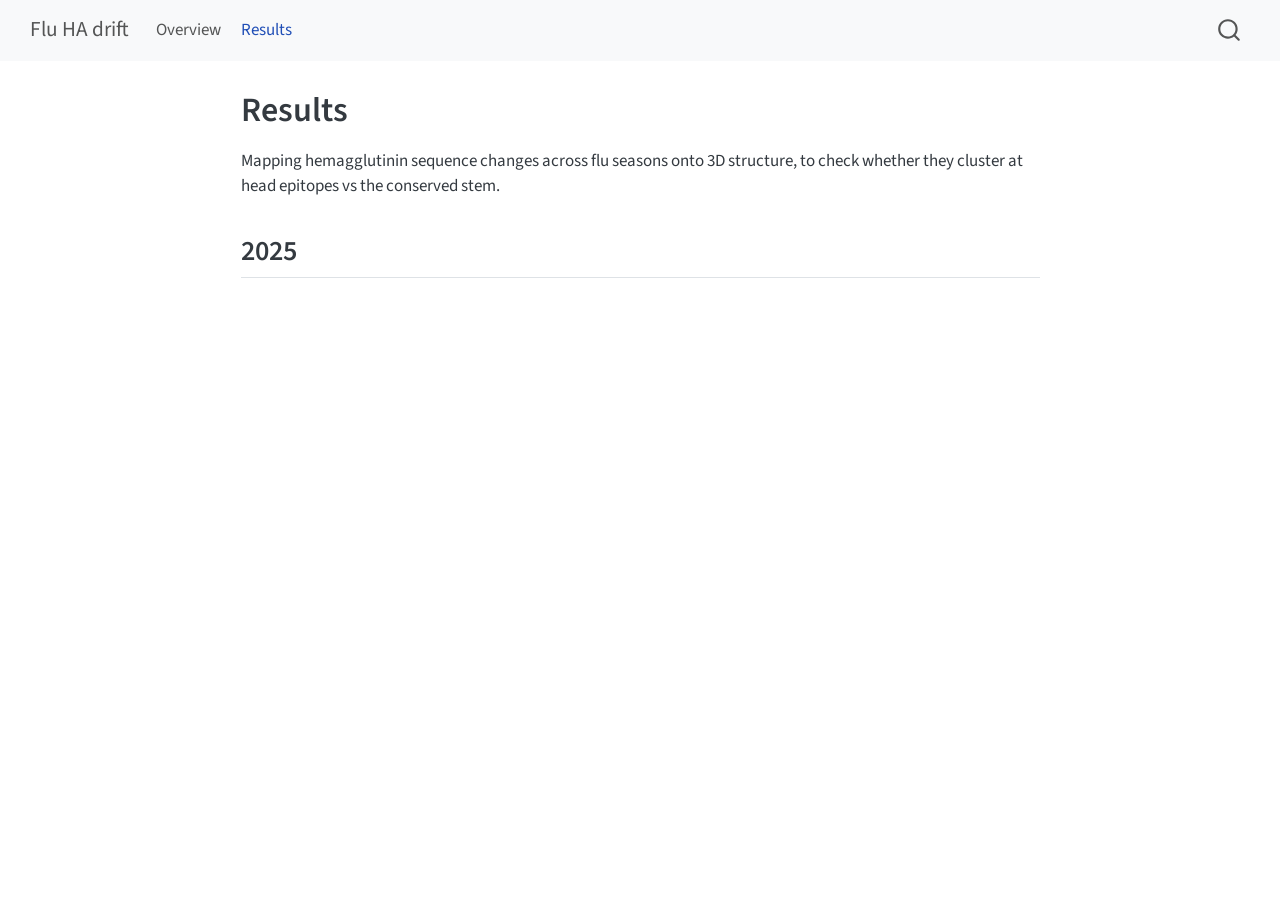
==== index.html @ 2395d94e "Built site for gh-pages" ====
<!DOCTYPE html>
<html xmlns="http://www.w3.org/1999/xhtml" lang="en" xml:lang="en"><head>

<meta charset="utf-8">
<meta name="generator" content="quarto-1.10.20">

<meta name="viewport" content="width=device-width, initial-scale=1.0, user-scalable=yes">


<title>Results – Flu HA drift</title>
<style>
/* Default styles provided by pandoc.
** See https://pandoc.org/MANUAL.html#variables-for-html for config info.
*/
span.smallcaps{font-variant: small-caps;}
div.columns{display: flex; gap: 1.5em;}
div.column{flex: auto;}
@media screen {
div.columns{gap: min(4vw, 1.5em);}
div.column{overflow-x: auto;}
}
div.hanging-indent{margin-left: 1.5em; text-indent: -1.5em;}
ul.task-list{list-style: none;}
ul.task-list li input[type="checkbox"] {
  width: 0.8em;
  margin: 0 0.8em 0.2em -1em; /* quarto-specific, see https://github.com/quarto-dev/quarto-cli/issues/4556 */ 
  vertical-align: middle;
}
</style>


<script src="site_libs/quarto-nav/quarto-nav.js"></script>
<script src="site_libs/quarto-nav/headroom.min.js"></script>
<script src="site_libs/clipboard/clipboard.min.js"></script>
<script src="site_libs/quarto-search/autocomplete.umd.js"></script>
<script src="site_libs/quarto-search/fuse.min.js"></script>
<script src="site_libs/quarto-search/quarto-search.js"></script>
<meta name="quarto:offset" content="./">
<script src="site_libs/quarto-html/quarto.js" type="module"></script>
<script src="site_libs/quarto-html/tabsets/tabsets.js" type="module"></script>
<script src="site_libs/quarto-html/popper.min.js"></script>
<script src="site_libs/quarto-html/tippy.umd.min.js"></script>
<script src="site_libs/quarto-html/anchor.min.js"></script>
<link href="site_libs/quarto-html/tippy.css" rel="stylesheet">
<link href="site_libs/quarto-html/quarto-syntax-highlighting-17888a1159294d3eb470f19f6f52f5a5.css" rel="stylesheet" id="quarto-text-highlighting-styles">
<script src="site_libs/bootstrap/bootstrap.min.js"></script>
<link href="site_libs/bootstrap/bootstrap-icons.css" rel="stylesheet">
<link href="site_libs/bootstrap/bootstrap-6a0bd39cf856e39ca82eb120489b7a0f.min.css" rel="stylesheet" append-hash="true" id="quarto-bootstrap" data-mode="light">
<script id="quarto-search-options" type="application/json">{
  "location": "navbar",
  "copy-button": false,
  "collapse-after": 3,
  "panel-placement": "end",
  "type": "overlay",
  "limit": 50,
  "keyboard-shortcut": [
    "f",
    "/",
    "s"
  ],
  "show-item-context": false,
  "language": {
    "search-no-results-text": "No results",
    "search-matching-documents-text": "matching documents",
    "search-copy-link-title": "Copy link to search",
    "search-hide-matches-text": "Hide additional matches",
    "search-more-match-text": "more match in this document",
    "search-more-matches-text": "more matches in this document",
    "search-clear-button-title": "Clear",
    "search-text-placeholder": "",
    "search-detached-cancel-button-title": "Cancel",
    "search-submit-button-title": "Submit",
    "search-label": "Search"
  }
}</script>


</head>

<body class="nav-fixed fullcontent quarto-light">

<div id="quarto-search-results"></div>
  <header id="quarto-header" class="headroom fixed-top">
    <nav class="navbar navbar-expand-lg " data-bs-theme="dark">
      <div class="navbar-container container-fluid">
      <div class="navbar-brand-container mx-auto">
    <a class="navbar-brand" href="./index.html">
    <span class="navbar-title">Flu HA drift</span>
    </a>
  </div>
            <div id="quarto-search" class="" title="Search"></div>
          <button class="navbar-toggler" type="button" data-bs-toggle="collapse" data-bs-target="#navbarCollapse" aria-controls="navbarCollapse" role="menu" aria-expanded="false" aria-label="Toggle navigation" onclick="if (window.quartoToggleHeadroom) { window.quartoToggleHeadroom(); }">
  <span class="navbar-toggler-icon"></span>
</button>
          <div class="collapse navbar-collapse" id="navbarCollapse">
            <ul class="navbar-nav navbar-nav-scroll me-auto">
  <li class="nav-item">
    <a class="nav-link" href="./project-overview.html"> 
<span class="menu-text">Overview</span></a>
  </li>  
  <li class="nav-item">
    <a class="nav-link active" href="./index.html" aria-current="page"> 
<span class="menu-text">Results</span></a>
  </li>  
</ul>
          </div> <!-- /navcollapse -->
            <div class="quarto-navbar-tools">
</div>
      </div> <!-- /container-fluid -->
    </nav>
</header>
<!-- content -->
<div id="quarto-content" class="quarto-container page-columns page-rows-contents page-layout-article page-navbar">
<!-- sidebar -->
<!-- margin-sidebar -->
    
<!-- main -->
<main class="content" id="quarto-document-content">

<header id="title-block-header" class="quarto-title-block default">
<div class="quarto-title">
<h1 class="title">Results</h1>
</div>



<div class="quarto-title-meta">

    
  
    
  </div>
  


</header>


<p>Mapping hemagglutinin sequence changes across flu seasons onto 3D structure, to check whether they cluster at head epitopes vs the conserved stem.</p>
<section id="section" class="level2">
<h2 class="anchored" data-anchor-id="section">2025</h2>


</section>

</main> <!-- /main -->
<script id="quarto-html-after-body" type="application/javascript">
  window.document.addEventListener("DOMContentLoaded", function (event) {
    const icon = "";
    const anchorJS = new window.AnchorJS();
    anchorJS.options = {
      placement: 'right',
      icon: icon
    };
    anchorJS.add('.anchored');
    const isCodeAnnotation = (el) => {
      for (const clz of el.classList) {
        if (clz.startsWith('code-annotation-')) {                     
          return true;
        }
      }
      return false;
    }
    const onCopySuccess = function(e) {
      // button target
      const button = e.trigger;
      // don't keep focus
      button.blur();
      // flash "checked"
      button.classList.add('code-copy-button-checked');
      var currentTitle = button.getAttribute("title");
      button.setAttribute("title", "Copied!");
      let tooltip;
      if (window.bootstrap) {
        button.setAttribute("data-bs-toggle", "tooltip");
        button.setAttribute("data-bs-placement", "left");
        button.setAttribute("data-bs-title", "Copied!");
        tooltip = new bootstrap.Tooltip(button, 
          { trigger: "manual", 
            customClass: "code-copy-button-tooltip",
            offset: [0, -8]});
        tooltip.show();    
      }
      setTimeout(function() {
        if (tooltip) {
          tooltip.hide();
          button.removeAttribute("data-bs-title");
          button.removeAttribute("data-bs-toggle");
          button.removeAttribute("data-bs-placement");
        }
        button.setAttribute("title", currentTitle);
        button.classList.remove('code-copy-button-checked');
      }, 1000);
      // clear code selection
      e.clearSelection();
    }
    const getTextToCopy = function(trigger) {
      const outerScaffold = trigger.parentElement.cloneNode(true);
      const codeEl = outerScaffold.querySelector('code');
      for (const childEl of codeEl.children) {
        if (isCodeAnnotation(childEl)) {
          childEl.remove();
        }
      }
      return codeEl.innerText;
    }
    const clipboard = new window.ClipboardJS('.code-copy-button:not([data-in-quarto-modal])', {
      text: getTextToCopy
    });
    clipboard.on('success', onCopySuccess);
    if (window.document.getElementById('quarto-embedded-source-code-modal')) {
      const clipboardModal = new window.ClipboardJS('.code-copy-button[data-in-quarto-modal]', {
        text: getTextToCopy,
        container: window.document.getElementById('quarto-embedded-source-code-modal')
      });
      clipboardModal.on('success', onCopySuccess);
    }
      var localhostRegex = new RegExp(/^(?:http|https):\/\/localhost\:?[0-9]*\//);
      var mailtoRegex = new RegExp(/^mailto:/);
        var filterRegex = new RegExp("https:\/\/jicrbuh\.github\.io\/flu-project\/");
      var isInternal = (href) => {
          return filterRegex.test(href) || localhostRegex.test(href) || mailtoRegex.test(href);
      }
      // Inspect non-navigation links and adorn them if external
     var links = window.document.querySelectorAll('a[href]:not(.nav-link):not(.navbar-brand):not(.toc-action):not(.sidebar-link):not(.sidebar-item-toggle):not(.pagination-link):not(.no-external):not([aria-hidden]):not(.dropdown-item):not(.quarto-navigation-tool):not(.about-link)');
      for (var i=0; i<links.length; i++) {
        const link = links[i];
        if (!isInternal(link.href)) {
          // undo the damage that might have been done by quarto-nav.js in the case of
          // links that we want to consider external
          if (link.dataset.originalHref !== undefined) {
            link.href = link.dataset.originalHref;
          }
        }
      }
    function tippyHover(el, contentFn, onTriggerFn, onUntriggerFn) {
      const config = {
        allowHTML: true,
        maxWidth: 500,
        delay: 100,
        arrow: false,
        appendTo: function(el) {
            return el.parentElement;
        },
        interactive: true,
        interactiveBorder: 10,
        theme: 'quarto',
        placement: 'bottom-start',
      };
      if (contentFn) {
        config.content = contentFn;
      }
      if (onTriggerFn) {
        config.onTrigger = onTriggerFn;
      }
      if (onUntriggerFn) {
        config.onUntrigger = onUntriggerFn;
      }
      window.tippy(el, config); 
    }
    const noterefs = window.document.querySelectorAll('a[role="doc-noteref"]');
    for (var i=0; i<noterefs.length; i++) {
      const ref = noterefs[i];
      tippyHover(ref, function() {
        // use id or data attribute instead here
        let href = ref.getAttribute('data-footnote-href') || ref.getAttribute('href');
        try { href = new URL(href).hash; } catch {}
        const id = href.replace(/^#\/?/, "");
        const note = window.document.getElementById(id);
        if (note) {
          return note.innerHTML;
        } else {
          return "";
        }
      });
    }
    const xrefs = window.document.querySelectorAll('a.quarto-xref');
    const processXRef = (id, note) => {
      // Strip column container classes
      const stripColumnClz = (el) => {
        el.classList.remove("page-full", "page-columns");
        if (el.children) {
          for (const child of el.children) {
            stripColumnClz(child);
          }
        }
      }
      stripColumnClz(note)
      if (id === null || id.startsWith('sec-')) {
        // Special case sections, only their first couple elements
        const container = document.createElement("div");
        if (note.children && note.children.length > 2) {
          container.appendChild(note.children[0].cloneNode(true));
          for (let i = 1; i < note.children.length; i++) {
            const child = note.children[i];
            if (child.tagName === "P" && child.innerText === "") {
              continue;
            } else {
              container.appendChild(child.cloneNode(true));
              break;
            }
          }
          if (window.Quarto?.typesetMath) {
            window.Quarto.typesetMath(container);
          }
          return container.innerHTML
        } else {
          if (window.Quarto?.typesetMath) {
            window.Quarto.typesetMath(note);
          }
          return note.innerHTML;
        }
      } else {
        // Remove any anchor links if they are present
        const anchorLink = note.querySelector('a.anchorjs-link');
        if (anchorLink) {
          anchorLink.remove();
        }
        if (window.Quarto?.typesetMath) {
          window.Quarto.typesetMath(note);
        }
        if (note.classList.contains("callout")) {
          return note.outerHTML;
        } else {
          return note.innerHTML;
        }
      }
    }
    for (var i=0; i<xrefs.length; i++) {
      const xref = xrefs[i];
      tippyHover(xref, undefined, function(instance) {
        instance.disable();
        let url = xref.getAttribute('href');
        let hash = undefined; 
        if (url.startsWith('#')) {
          hash = url;
        } else {
          try { hash = new URL(url).hash; } catch {}
        }
        if (hash) {
          const id = hash.replace(/^#\/?/, "");
          const note = window.document.getElementById(id);
          if (note !== null) {
            try {
              const html = processXRef(id, note.cloneNode(true));
              instance.setContent(html);
            } finally {
              instance.enable();
              instance.show();
            }
          } else {
            // See if we can fetch this
            fetch(url.split('#')[0])
            .then(res => res.text())
            .then(html => {
              const parser = new DOMParser();
              const htmlDoc = parser.parseFromString(html, "text/html");
              const note = htmlDoc.getElementById(id);
              if (note !== null) {
                const html = processXRef(id, note);
                instance.setContent(html);
              } 
            }).finally(() => {
              instance.enable();
              instance.show();
            });
          }
        } else {
          // See if we can fetch a full url (with no hash to target)
          // This is a special case and we should probably do some content thinning / targeting
          fetch(url)
          .then(res => res.text())
          .then(html => {
            const parser = new DOMParser();
            const htmlDoc = parser.parseFromString(html, "text/html");
            const note = htmlDoc.querySelector('main.content');
            if (note !== null) {
              // This should only happen for chapter cross references
              // (since there is no id in the URL)
              // remove the first header
              if (note.children.length > 0 && note.children[0].tagName === "HEADER") {
                note.children[0].remove();
              }
              const html = processXRef(null, note);
              instance.setContent(html);
            } 
          }).finally(() => {
            instance.enable();
            instance.show();
          });
        }
      }, function(instance) {
      });
    }
        let selectedAnnoteEl;
        const selectorForAnnotation = ( cell, annotation) => {
          let cellAttr = 'data-code-cell="' + cell + '"';
          let lineAttr = 'data-code-annotation="' +  annotation + '"';
          const selector = 'span[' + cellAttr + '][' + lineAttr + ']';
          return selector;
        }
        const selectCodeLines = (annoteEl) => {
          const doc = window.document;
          const targetCell = annoteEl.getAttribute("data-target-cell");
          const targetAnnotation = annoteEl.getAttribute("data-target-annotation");
          const annoteSpan = window.document.querySelector(selectorForAnnotation(targetCell, targetAnnotation));
          const lines = annoteSpan.getAttribute("data-code-lines").split(",");
          const lineIds = lines.map((line) => {
            return targetCell + "-" + line;
          })
          let top = null;
          let height = null;
          let parent = null;
          if (lineIds.length > 0) {
              //compute the position of the single el (top and bottom and make a div)
              const el = window.document.getElementById(lineIds[0]);
              top = el.offsetTop;
              height = el.offsetHeight;
              parent = el.parentElement.parentElement;
            if (lineIds.length > 1) {
              const lastEl = window.document.getElementById(lineIds[lineIds.length - 1]);
              const bottom = lastEl.offsetTop + lastEl.offsetHeight;
              height = bottom - top;
            }
            if (top !== null && height !== null && parent !== null) {
              // cook up a div (if necessary) and position it 
              let div = window.document.getElementById("code-annotation-line-highlight");
              if (div === null) {
                div = window.document.createElement("div");
                div.setAttribute("id", "code-annotation-line-highlight");
                div.style.position = 'absolute';
                parent.appendChild(div);
              }
              div.style.top = top - 2 + "px";
              div.style.height = height + 4 + "px";
              div.style.left = 0;
              let gutterDiv = window.document.getElementById("code-annotation-line-highlight-gutter");
              if (gutterDiv === null) {
                gutterDiv = window.document.createElement("div");
                gutterDiv.setAttribute("id", "code-annotation-line-highlight-gutter");
                gutterDiv.style.position = 'absolute';
                const codeCell = window.document.getElementById(targetCell);
                const gutter = codeCell.querySelector('.code-annotation-gutter');
                gutter.appendChild(gutterDiv);
              }
              gutterDiv.style.top = top - 2 + "px";
              gutterDiv.style.height = height + 4 + "px";
            }
            selectedAnnoteEl = annoteEl;
          }
        };
        const unselectCodeLines = () => {
          const elementsIds = ["code-annotation-line-highlight", "code-annotation-line-highlight-gutter"];
          elementsIds.forEach((elId) => {
            const div = window.document.getElementById(elId);
            if (div) {
              div.remove();
            }
          });
          selectedAnnoteEl = undefined;
        };
          // Handle positioning of the toggle
      window.addEventListener(
        "resize",
        throttle(() => {
          elRect = undefined;
          if (selectedAnnoteEl) {
            selectCodeLines(selectedAnnoteEl);
          }
        }, 10)
      );
      function throttle(fn, ms) {
      let throttle = false;
      let timer;
        return (...args) => {
          if(!throttle) { // first call gets through
              fn.apply(this, args);
              throttle = true;
          } else { // all the others get throttled
              if(timer) clearTimeout(timer); // cancel #2
              timer = setTimeout(() => {
                fn.apply(this, args);
                timer = throttle = false;
              }, ms);
          }
        };
      }
        // Attach click handler to the DT
        const annoteDls = window.document.querySelectorAll('dt[data-target-cell]');
        for (const annoteDlNode of annoteDls) {
          annoteDlNode.addEventListener('click', (event) => {
            const clickedEl = event.target;
            if (clickedEl !== selectedAnnoteEl) {
              unselectCodeLines();
              const activeEl = window.document.querySelector('dt[data-target-cell].code-annotation-active');
              if (activeEl) {
                activeEl.classList.remove('code-annotation-active');
              }
              selectCodeLines(clickedEl);
              clickedEl.classList.add('code-annotation-active');
            } else {
              // Unselect the line
              unselectCodeLines();
              clickedEl.classList.remove('code-annotation-active');
            }
          });
        }
    const findCites = (el) => {
      const parentEl = el.parentElement;
      if (parentEl) {
        const cites = parentEl.dataset.cites;
        if (cites) {
          return {
            el,
            cites: cites.split(' ')
          };
        } else {
          return findCites(el.parentElement)
        }
      } else {
        return undefined;
      }
    };
    var bibliorefs = window.document.querySelectorAll('a[role="doc-biblioref"]');
    for (var i=0; i<bibliorefs.length; i++) {
      const ref = bibliorefs[i];
      const citeInfo = findCites(ref);
      if (citeInfo) {
        tippyHover(citeInfo.el, function() {
          var popup = window.document.createElement('div');
          citeInfo.cites.forEach(function(cite) {
            var citeDiv = window.document.createElement('div');
            citeDiv.classList.add('hanging-indent');
            citeDiv.classList.add('csl-entry');
            var biblioDiv = window.document.getElementById('ref-' + cite);
            if (biblioDiv) {
              citeDiv.innerHTML = biblioDiv.innerHTML;
            }
            popup.appendChild(citeDiv);
          });
          return popup.innerHTML;
        });
      }
    }
  });
  </script>
</div> <!-- /content -->




</body></html>
---- site_libs/quarto-html/tippy.css ----
.tippy-box[data-animation=fade][data-state=hidden]{opacity:0}[data-tippy-root]{max-width:calc(100vw - 10px)}.tippy-box{position:relative;background-color:#333;color:#fff;border-radius:4px;font-size:14px;line-height:1.4;white-space:normal;outline:0;transition-property:transform,visibility,opacity}.tippy-box[data-placement^=top]>.tippy-arrow{bottom:0}.tippy-box[data-placement^=top]>.tippy-arrow:before{bottom:-7px;left:0;border-width:8px 8px 0;border-top-color:initial;transform-origin:center top}.tippy-box[data-placement^=bottom]>.tippy-arrow{top:0}.tippy-box[data-placement^=bottom]>.tippy-arrow:before{top:-7px;left:0;border-width:0 8px 8px;border-bottom-color:initial;transform-origin:center bottom}.tippy-box[data-placement^=left]>.tippy-arrow{right:0}.tippy-box[data-placement^=left]>.tippy-arrow:before{border-width:8px 0 8px 8px;border-left-color:initial;right:-7px;transform-origin:center left}.tippy-box[data-placement^=right]>.tippy-arrow{left:0}.tippy-box[data-placement^=right]>.tippy-arrow:before{left:-7px;border-width:8px 8px 8px 0;border-right-color:initial;transform-origin:center right}.tippy-box[data-inertia][data-state=visible]{transition-timing-function:cubic-bezier(.54,1.5,.38,1.11)}.tippy-arrow{width:16px;height:16px;color:#333}.tippy-arrow:before{content:"";position:absolute;border-color:transparent;border-style:solid}.tippy-content{position:relative;padding:5px 9px;z-index:1}
---- site_libs/quarto-html/quarto-syntax-highlighting-17888a1159294d3eb470f19f6f52f5a5.css ----
/* quarto syntax highlight colors */
:root {
  --quarto-hl-ot-color: #003B4F;
  --quarto-hl-at-color: #657422;
  --quarto-hl-ss-color: #20794D;
  --quarto-hl-an-color: #5E5E5E;
  --quarto-hl-fu-color: #4758AB;
  --quarto-hl-st-color: #20794D;
  --quarto-hl-cf-color: #003B4F;
  --quarto-hl-op-color: #5E5E5E;
  --quarto-hl-er-color: #AD0000;
  --quarto-hl-bn-color: #AD0000;
  --quarto-hl-al-color: #AD0000;
  --quarto-hl-va-color: #111111;
  --quarto-hl-bu-color: inherit;
  --quarto-hl-ex-color: inherit;
  --quarto-hl-pp-color: #AD0000;
  --quarto-hl-in-color: #5E5E5E;
  --quarto-hl-vs-color: #20794D;
  --quarto-hl-wa-color: #5E5E5E;
  --quarto-hl-do-color: #5E5E5E;
  --quarto-hl-im-color: #00769E;
  --quarto-hl-ch-color: #20794D;
  --quarto-hl-dt-color: #AD0000;
  --quarto-hl-fl-color: #AD0000;
  --quarto-hl-co-color: #5E5E5E;
  --quarto-hl-cv-color: #5E5E5E;
  --quarto-hl-cn-color: #8f5902;
  --quarto-hl-sc-color: #5E5E5E;
  --quarto-hl-dv-color: #AD0000;
  --quarto-hl-kw-color: #003B4F;
}

/* other quarto variables */
:root {
  --quarto-font-monospace: SFMono-Regular, Menlo, Monaco, Consolas, "Liberation Mono", "Courier New", monospace;
}

/* syntax highlight based on Pandoc's rules */
pre > code.sourceCode > span {
  color: #003B4F;
}

code.sourceCode > span {
  color: #003B4F;
}

div.sourceCode,
div.sourceCode pre.sourceCode {
  color: #003B4F;
}

/* Normal */
code span {
  color: #003B4F;
}

/* Alert */
code span.al {
  color: #AD0000;
  font-style: inherit;
}

/* Annotation */
code span.an {
  color: #5E5E5E;
  font-style: inherit;
}

/* Attribute */
code span.at {
  color: #657422;
  font-style: inherit;
}

/* BaseN */
code span.bn {
  color: #AD0000;
  font-style: inherit;
}

/* BuiltIn */
code span.bu {
  font-style: inherit;
}

/* ControlFlow */
code span.cf {
  color: #003B4F;
  font-weight: bold;
  font-style: inherit;
}

/* Char */
code span.ch {
  color: #20794D;
  font-style: inherit;
}

/* Constant */
code span.cn {
  color: #8f5902;
  font-style: inherit;
}

/* Comment */
code span.co {
  color: #5E5E5E;
  font-style: inherit;
}

/* CommentVar */
code span.cv {
  color: #5E5E5E;
  font-style: italic;
}

/* Documentation */
code span.do {
  color: #5E5E5E;
  font-style: italic;
}

/* DataType */
code span.dt {
  color: #AD0000;
  font-style: inherit;
}

/* DecVal */
code span.dv {
  color: #AD0000;
  font-style: inherit;
}

/* Error */
code span.er {
  color: #AD0000;
  font-style: inherit;
}

/* Extension */
code span.ex {
  font-style: inherit;
}

/* Float */
code span.fl {
  color: #AD0000;
  font-style: inherit;
}

/* Function */
code span.fu {
  color: #4758AB;
  font-style: inherit;
}

/* Import */
code span.im {
  color: #00769E;
  font-style: inherit;
}

/* Information */
code span.in {
  color: #5E5E5E;
  font-style: inherit;
}

/* Keyword */
code span.kw {
  color: #003B4F;
  font-weight: bold;
  font-style: inherit;
}

/* Operator */
code span.op {
  color: #5E5E5E;
  font-style: inherit;
}

/* Other */
code span.ot {
  color: #003B4F;
  font-style: inherit;
}

/* Preprocessor */
code span.pp {
  color: #AD0000;
  font-style: inherit;
}

/* SpecialChar */
code span.sc {
  color: #5E5E5E;
  font-style: inherit;
}

/* SpecialString */
code span.ss {
  color: #20794D;
  font-style: inherit;
}

/* String */
code span.st {
  color: #20794D;
  font-style: inherit;
}

/* Variable */
code span.va {
  color: #111111;
  font-style: inherit;
}

/* VerbatimString */
code span.vs {
  color: #20794D;
  font-style: inherit;
}

/* Warning */
code span.wa {
  color: #5E5E5E;
  font-style: italic;
}

.prevent-inlining {
  content: "</";
}

/*# sourceMappingURL=fadfc755eec066e9e3d699cf819c3e33.css.map */
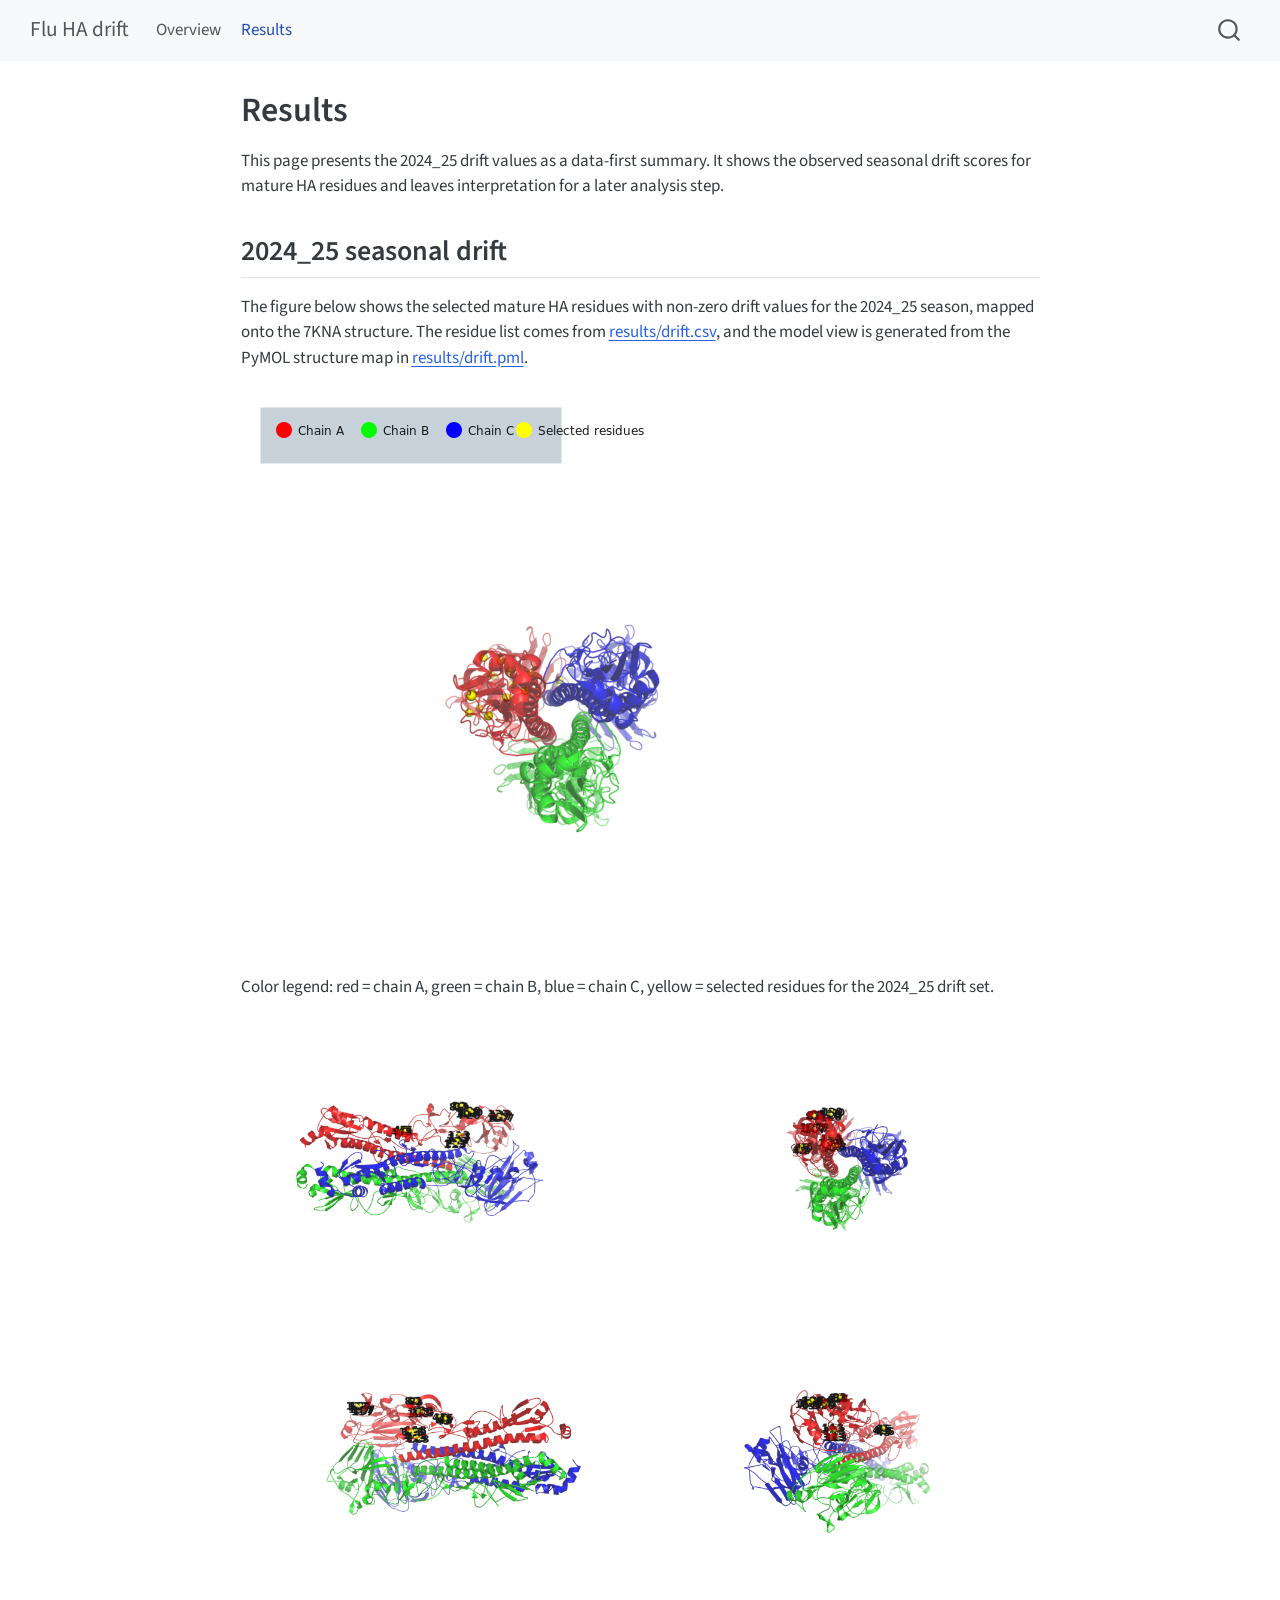
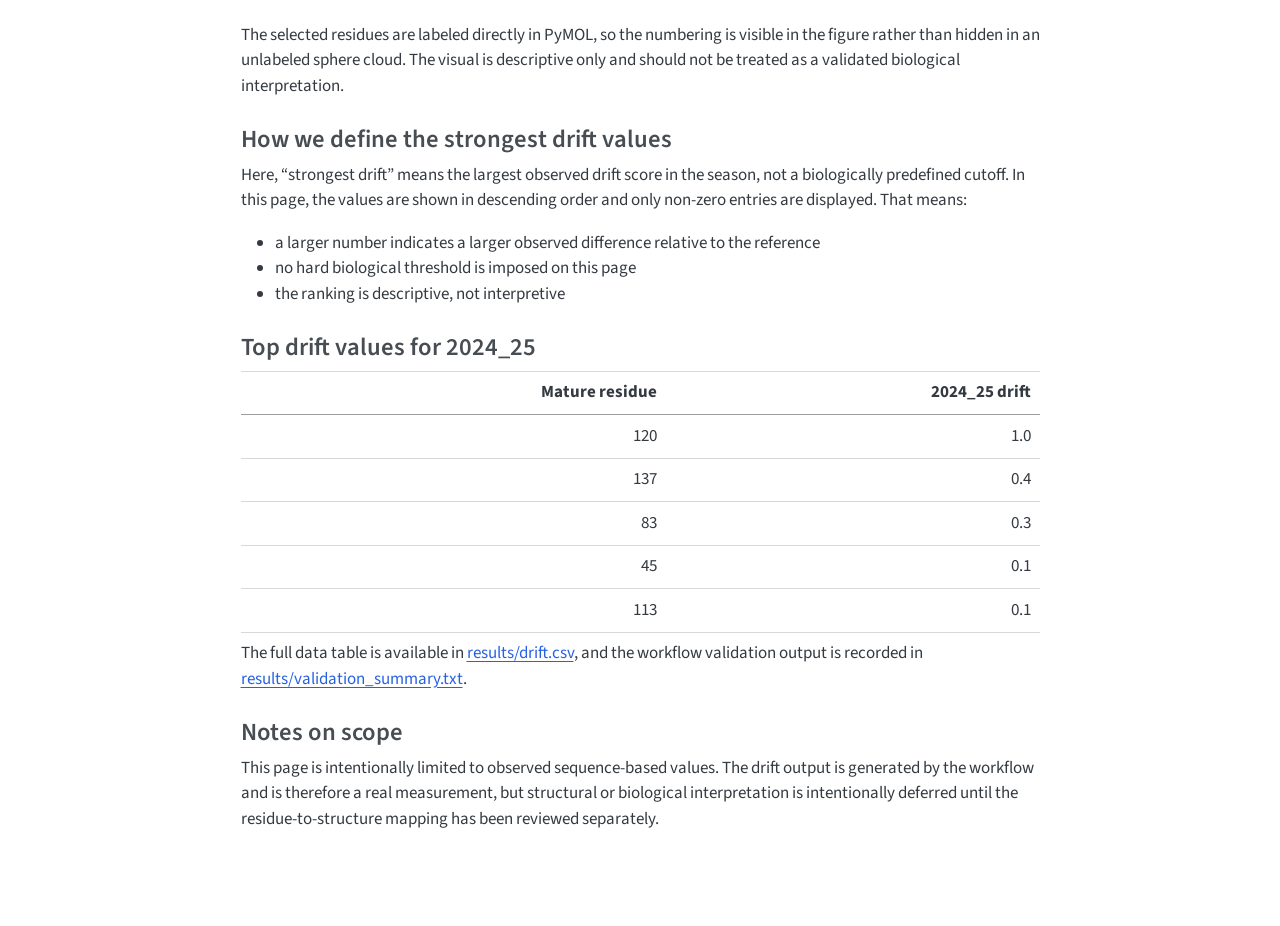
==== commit a7297cd1: "Built site for gh-pages" ====
--- a/index.html
+++ b/index.html
@@ -136,11 +136,80 @@
 </header>
 
 
-<p>Mapping hemagglutinin sequence changes across flu seasons onto 3D structure, to check whether they cluster at head epitopes vs the conserved stem.</p>
-<section id="section" class="level2">
-<h2 class="anchored" data-anchor-id="section">2025</h2>
-
-
+<p>This page presents the 2024_25 drift values as a data-first summary. It shows the observed seasonal drift scores for mature HA residues and leaves interpretation for a later analysis step.</p>
+<section id="seasonal-drift" class="level2">
+<h2 class="anchored" data-anchor-id="seasonal-drift">2024_25 seasonal drift</h2>
+<p>The figure below shows the selected mature HA residues with non-zero drift values for the 2024_25 season, mapped onto the 7KNA structure. The residue list comes from <a href="results/drift.csv">results/drift.csv</a>, and the model view is generated from the PyMOL structure map in <a href="results/drift.pml">results/drift.pml</a>.</p>
+<p><img src="figures/review_chain_variant_legend.png" class="img-fluid"></p>
+<p>Color legend: red = chain A, green = chain B, blue = chain C, yellow = selected residues for the 2024_25 drift set.</p>
+<div class="quarto-layout-panel" data-layout-ncol="2">
+<div class="quarto-layout-row">
+<div class="quarto-layout-cell" style="flex-basis: 50.0%;justify-content: center;">
+<p><img src="figures/2024_25_selected_residues_angle1.png" class="img-fluid"></p>
+</div>
+<div class="quarto-layout-cell" style="flex-basis: 50.0%;justify-content: center;">
+<p><img src="figures/2024_25_selected_residues_angle2.png" class="img-fluid"></p>
+</div>
+</div>
+<div class="quarto-layout-row">
+<div class="quarto-layout-cell" style="flex-basis: 50.0%;justify-content: center;">
+<p><img src="figures/2024_25_selected_residues_angle3.png" class="img-fluid"></p>
+</div>
+<div class="quarto-layout-cell" style="flex-basis: 50.0%;justify-content: center;">
+<p><img src="figures/2024_25_selected_residues_angle4.png" class="img-fluid"></p>
+</div>
+</div>
+</div>
+<p>The selected residues are labeled directly in PyMOL, so the numbering is visible in the figure rather than hidden in an unlabeled sphere cloud. The visual is descriptive only and should not be treated as a validated biological interpretation.</p>
+<section id="how-we-define-the-strongest-drift-values" class="level3">
+<h3 class="anchored" data-anchor-id="how-we-define-the-strongest-drift-values">How we define the strongest drift values</h3>
+<p>Here, “strongest drift” means the largest observed drift score in the season, not a biologically predefined cutoff. In this page, the values are shown in descending order and only non-zero entries are displayed. That means:</p>
+<ul>
+<li>a larger number indicates a larger observed difference relative to the reference</li>
+<li>no hard biological threshold is imposed on this page</li>
+<li>the ranking is descriptive, not interpretive</li>
+</ul>
+</section>
+<section id="top-drift-values-for-2024_25" class="level3">
+<h3 class="anchored" data-anchor-id="top-drift-values-for-2024_25">Top drift values for 2024_25</h3>
+<table class="caption-top table">
+<thead>
+<tr class="header">
+<th style="text-align: right;">Mature residue</th>
+<th style="text-align: right;">2024_25 drift</th>
+</tr>
+</thead>
+<tbody>
+<tr class="odd">
+<td style="text-align: right;">120</td>
+<td style="text-align: right;">1.0</td>
+</tr>
+<tr class="even">
+<td style="text-align: right;">137</td>
+<td style="text-align: right;">0.4</td>
+</tr>
+<tr class="odd">
+<td style="text-align: right;">83</td>
+<td style="text-align: right;">0.3</td>
+</tr>
+<tr class="even">
+<td style="text-align: right;">45</td>
+<td style="text-align: right;">0.1</td>
+</tr>
+<tr class="odd">
+<td style="text-align: right;">113</td>
+<td style="text-align: right;">0.1</td>
+</tr>
+</tbody>
+</table>
+<p>The full data table is available in <a href="results/drift.csv">results/drift.csv</a>, and the workflow validation output is recorded in <a href="results/validation_summary.txt">results/validation_summary.txt</a>.</p>
+</section>
+<section id="notes-on-scope" class="level3">
+<h3 class="anchored" data-anchor-id="notes-on-scope">Notes on scope</h3>
+<p>This page is intentionally limited to observed sequence-based values. The drift output is generated by the workflow and is therefore a real measurement, but structural or biological interpretation is intentionally deferred until the residue-to-structure mapping has been reviewed separately.</p>
+
+
+</section>
 </section>
 
 </main> <!-- /main -->
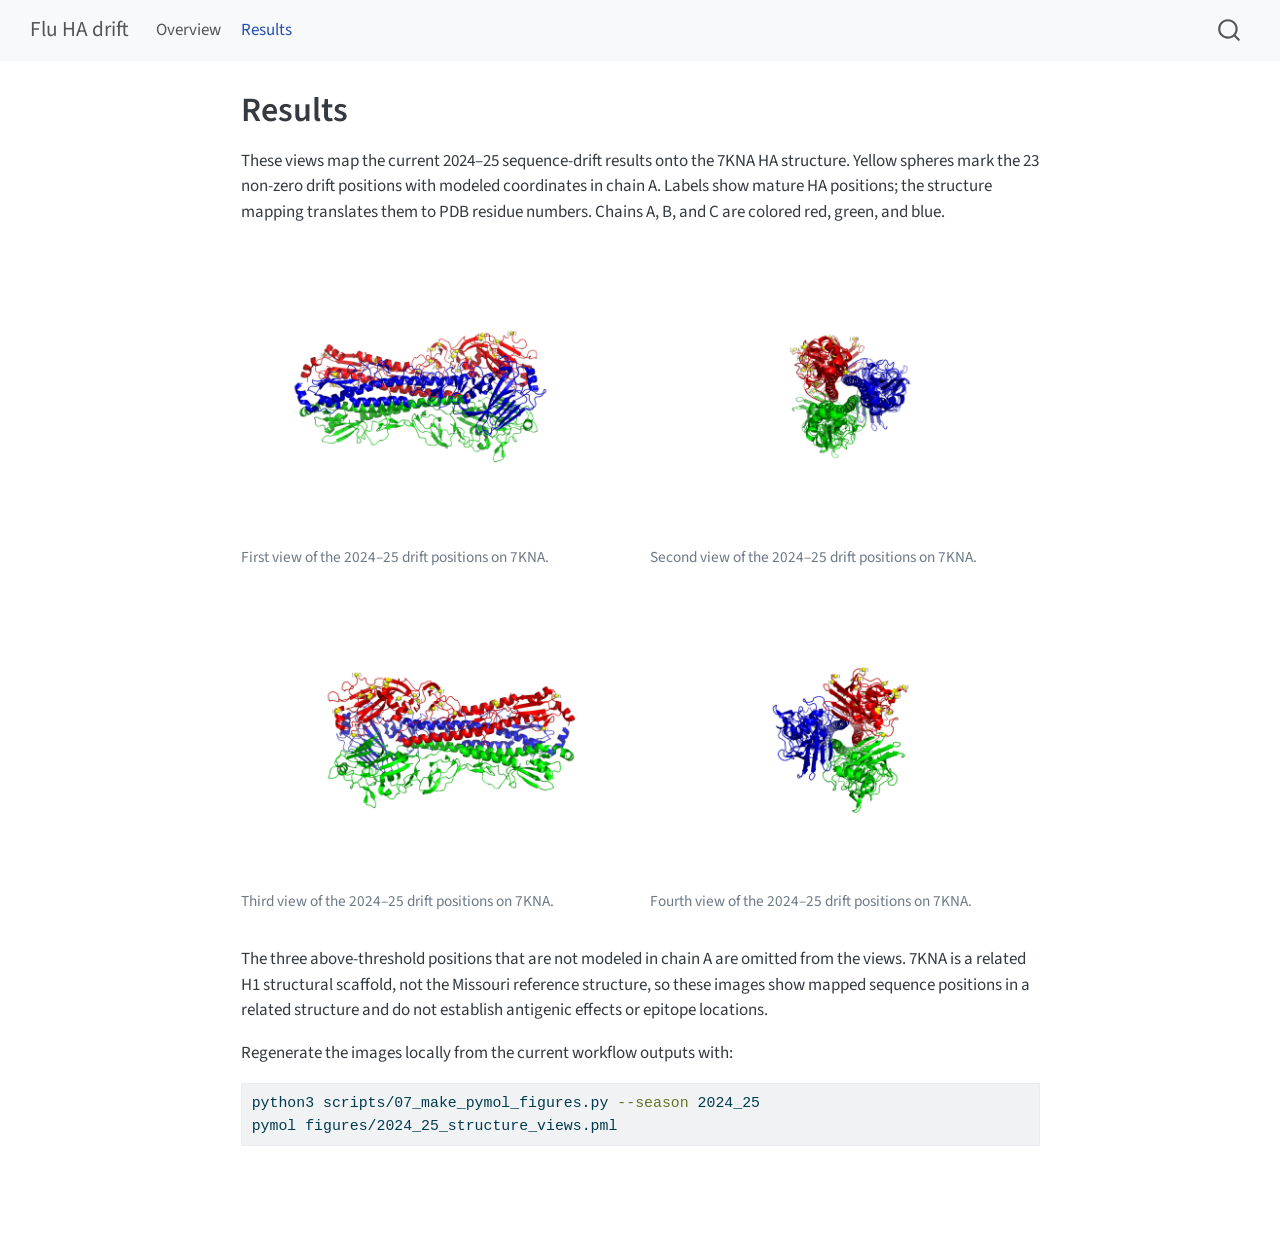
==== commit a513bd3f: "Built site for gh-pages" ====
--- a/index.html
+++ b/index.html
@@ -2,7 +2,7 @@
 <html xmlns="http://www.w3.org/1999/xhtml" lang="en" xml:lang="en"><head>
 
 <meta charset="utf-8">
-<meta name="generator" content="quarto-1.10.20">
+<meta name="generator" content="quarto-1.11.9">
 
 <meta name="viewport" content="width=device-width, initial-scale=1.0, user-scalable=yes">
 
@@ -26,6 +26,41 @@
   margin: 0 0.8em 0.2em -1em; /* quarto-specific, see https://github.com/quarto-dev/quarto-cli/issues/4556 */ 
   vertical-align: middle;
 }
+/* CSS for syntax highlighting */
+html { -webkit-text-size-adjust: 100%; }
+pre > code.sourceCode { white-space: pre; position: relative; }
+pre > code.sourceCode > span { display: inline-block; line-height: 1.25; }
+pre > code.sourceCode > span:empty { height: 1.2em; }
+.sourceCode { overflow: visible; }
+code.sourceCode > span { color: inherit; text-decoration: inherit; }
+div.sourceCode { margin: 1em 0; }
+pre.sourceCode { margin: 0; }
+@media screen {
+div.sourceCode { overflow: auto; }
+}
+@media print {
+pre > code.sourceCode { white-space: pre-wrap; }
+pre > code.sourceCode > span { text-indent: -5em; padding-left: 5em; }
+}
+pre.numberSource code
+  { counter-reset: source-line 0; }
+pre.numberSource code > span
+  { position: relative; left: -4em; counter-increment: source-line; }
+pre.numberSource code > span > a:first-child::before
+  { content: counter(source-line);
+    position: relative; left: -1em; text-align: right; vertical-align: baseline;
+    border: none; display: inline-block;
+    -webkit-touch-callout: none; -webkit-user-select: none;
+    -khtml-user-select: none; -moz-user-select: none;
+    -ms-user-select: none; user-select: none;
+    padding: 0 4px; width: 4em;
+  }
+pre.numberSource { margin-left: 3em;  padding-left: 4px; }
+div.sourceCode
+  {   }
+@media screen {
+pre > code.sourceCode > span > a:first-child::before { text-decoration: underline; }
+}
 </style>
 
 
@@ -38,14 +73,15 @@
 <meta name="quarto:offset" content="./">
 <script src="site_libs/quarto-html/quarto.js" type="module"></script>
 <script src="site_libs/quarto-html/tabsets/tabsets.js" type="module"></script>
+<script src="site_libs/quarto-html/scrollable-regions/scrollable-regions.js" type="module"></script>
 <script src="site_libs/quarto-html/popper.min.js"></script>
 <script src="site_libs/quarto-html/tippy.umd.min.js"></script>
 <script src="site_libs/quarto-html/anchor.min.js"></script>
 <link href="site_libs/quarto-html/tippy.css" rel="stylesheet">
-<link href="site_libs/quarto-html/quarto-syntax-highlighting-17888a1159294d3eb470f19f6f52f5a5.css" rel="stylesheet" id="quarto-text-highlighting-styles">
+<link href="site_libs/quarto-html/quarto-syntax-highlighting-63b5708e65d6cd79cd7618c58d0c21e7.css" rel="stylesheet" id="quarto-text-highlighting-styles">
 <script src="site_libs/bootstrap/bootstrap.min.js"></script>
 <link href="site_libs/bootstrap/bootstrap-icons.css" rel="stylesheet">
-<link href="site_libs/bootstrap/bootstrap-6a0bd39cf856e39ca82eb120489b7a0f.min.css" rel="stylesheet" append-hash="true" id="quarto-bootstrap" data-mode="light">
+<link href="site_libs/bootstrap/bootstrap-d31a0c91b01e363be7b7a36e602e2c70.min.css" rel="stylesheet" append-hash="true" id="quarto-bootstrap" data-mode="light">
 <script id="quarto-search-options" type="application/json">{
   "location": "navbar",
   "copy-button": false,
@@ -77,19 +113,18 @@
 
 </head>
 
-<body class="nav-fixed fullcontent quarto-light">
+<body class="nav-fixed fullcontent quarto-light"><a id="quarto-skip-link" class="visually-hidden-focusable" href="#quarto-document-content">Skip to main content</a>
 
 <div id="quarto-search-results"></div>
   <header id="quarto-header" class="headroom fixed-top">
-    <nav class="navbar navbar-expand-lg " data-bs-theme="dark">
+    <nav class="navbar navbar-expand-lg " data-bs-theme="dark" aria-label="Site">
       <div class="navbar-container container-fluid">
       <div class="navbar-brand-container mx-auto">
     <a class="navbar-brand" href="./index.html">
     <span class="navbar-title">Flu HA drift</span>
     </a>
   </div>
-            <div id="quarto-search" class="" title="Search"></div>
-          <button class="navbar-toggler" type="button" data-bs-toggle="collapse" data-bs-target="#navbarCollapse" aria-controls="navbarCollapse" role="menu" aria-expanded="false" aria-label="Toggle navigation" onclick="if (window.quartoToggleHeadroom) { window.quartoToggleHeadroom(); }">
+          <button class="navbar-toggler" type="button" data-bs-toggle="collapse" data-bs-target="#navbarCollapse" aria-controls="navbarCollapse" aria-expanded="false" aria-label="Toggle navigation" onclick="if (window.quartoToggleHeadroom) { window.quartoToggleHeadroom(); }">
   <span class="navbar-toggler-icon"></span>
 </button>
           <div class="collapse navbar-collapse" id="navbarCollapse">
@@ -106,6 +141,7 @@
           </div> <!-- /navcollapse -->
             <div class="quarto-navbar-tools">
 </div>
+            <div id="quarto-search" class="" title="Search"></div>
       </div> <!-- /container-fluid -->
     </nav>
 </header>
@@ -115,7 +151,7 @@
 <!-- margin-sidebar -->
     
 <!-- main -->
-<main class="content" id="quarto-document-content">
+<main class="content" id="quarto-document-content" tabindex="-1">
 
 <header id="title-block-header" class="quarto-title-block default">
 <div class="quarto-title">
@@ -136,81 +172,51 @@
 </header>
 
 
-<p>This page presents the 2024_25 drift values as a data-first summary. It shows the observed seasonal drift scores for mature HA residues and leaves interpretation for a later analysis step.</p>
-<section id="seasonal-drift" class="level2">
-<h2 class="anchored" data-anchor-id="seasonal-drift">2024_25 seasonal drift</h2>
-<p>The figure below shows the selected mature HA residues with non-zero drift values for the 2024_25 season, mapped onto the 7KNA structure. The residue list comes from <a href="results/drift.csv">results/drift.csv</a>, and the model view is generated from the PyMOL structure map in <a href="results/drift.pml">results/drift.pml</a>.</p>
-<p><img src="figures/review_chain_variant_legend.png" class="img-fluid"></p>
-<p>Color legend: red = chain A, green = chain B, blue = chain C, yellow = selected residues for the 2024_25 drift set.</p>
+<p>These views map the current 2024–25 sequence-drift results onto the 7KNA HA structure. Yellow spheres mark the 23 non-zero drift positions with modeled coordinates in chain A. Labels show mature HA positions; the structure mapping translates them to PDB residue numbers. Chains A, B, and C are colored red, green, and blue.</p>
 <div class="quarto-layout-panel" data-layout-ncol="2">
 <div class="quarto-layout-row">
-<div class="quarto-layout-cell" style="flex-basis: 50.0%;justify-content: center;">
-<p><img src="figures/2024_25_selected_residues_angle1.png" class="img-fluid"></p>
-</div>
-<div class="quarto-layout-cell" style="flex-basis: 50.0%;justify-content: center;">
-<p><img src="figures/2024_25_selected_residues_angle2.png" class="img-fluid"></p>
+<div class="quarto-layout-cell" style="flex-basis: 50.0%;justify-content: flex-start;">
+<div class="quarto-figure quarto-figure-center">
+<figure class="figure">
+<p><img src="figures/2024_25_selected_residues_angle1.png" class="img-fluid figure-img" alt="HA trimer with chains A, B, and C colored red, green, and blue; mapped 2024–25 drift positions on chain A are yellow and labeled by mature position."></p>
+<figcaption>First view of the 2024–25 drift positions on 7KNA.</figcaption>
+</figure>
+</div>
+</div>
+<div class="quarto-layout-cell" style="flex-basis: 50.0%;justify-content: flex-start;">
+<div class="quarto-figure quarto-figure-center">
+<figure class="figure">
+<p><img src="figures/2024_25_selected_residues_angle2.png" class="img-fluid figure-img" alt="Rotated view of the HA trimer with mapped 2024–25 drift positions highlighted in yellow."></p>
+<figcaption>Second view of the 2024–25 drift positions on 7KNA.</figcaption>
+</figure>
+</div>
 </div>
 </div>
 <div class="quarto-layout-row">
-<div class="quarto-layout-cell" style="flex-basis: 50.0%;justify-content: center;">
-<p><img src="figures/2024_25_selected_residues_angle3.png" class="img-fluid"></p>
-</div>
-<div class="quarto-layout-cell" style="flex-basis: 50.0%;justify-content: center;">
-<p><img src="figures/2024_25_selected_residues_angle4.png" class="img-fluid"></p>
-</div>
-</div>
-</div>
-<p>The selected residues are labeled directly in PyMOL, so the numbering is visible in the figure rather than hidden in an unlabeled sphere cloud. The visual is descriptive only and should not be treated as a validated biological interpretation.</p>
-<section id="how-we-define-the-strongest-drift-values" class="level3">
-<h3 class="anchored" data-anchor-id="how-we-define-the-strongest-drift-values">How we define the strongest drift values</h3>
-<p>Here, “strongest drift” means the largest observed drift score in the season, not a biologically predefined cutoff. In this page, the values are shown in descending order and only non-zero entries are displayed. That means:</p>
-<ul>
-<li>a larger number indicates a larger observed difference relative to the reference</li>
-<li>no hard biological threshold is imposed on this page</li>
-<li>the ranking is descriptive, not interpretive</li>
-</ul>
-</section>
-<section id="top-drift-values-for-2024_25" class="level3">
-<h3 class="anchored" data-anchor-id="top-drift-values-for-2024_25">Top drift values for 2024_25</h3>
-<table class="caption-top table">
-<thead>
-<tr class="header">
-<th style="text-align: right;">Mature residue</th>
-<th style="text-align: right;">2024_25 drift</th>
-</tr>
-</thead>
-<tbody>
-<tr class="odd">
-<td style="text-align: right;">120</td>
-<td style="text-align: right;">1.0</td>
-</tr>
-<tr class="even">
-<td style="text-align: right;">137</td>
-<td style="text-align: right;">0.4</td>
-</tr>
-<tr class="odd">
-<td style="text-align: right;">83</td>
-<td style="text-align: right;">0.3</td>
-</tr>
-<tr class="even">
-<td style="text-align: right;">45</td>
-<td style="text-align: right;">0.1</td>
-</tr>
-<tr class="odd">
-<td style="text-align: right;">113</td>
-<td style="text-align: right;">0.1</td>
-</tr>
-</tbody>
-</table>
-<p>The full data table is available in <a href="results/drift.csv">results/drift.csv</a>, and the workflow validation output is recorded in <a href="results/validation_summary.txt">results/validation_summary.txt</a>.</p>
-</section>
-<section id="notes-on-scope" class="level3">
-<h3 class="anchored" data-anchor-id="notes-on-scope">Notes on scope</h3>
-<p>This page is intentionally limited to observed sequence-based values. The drift output is generated by the workflow and is therefore a real measurement, but structural or biological interpretation is intentionally deferred until the residue-to-structure mapping has been reviewed separately.</p>
-
-
-</section>
-</section>
+<div class="quarto-layout-cell" style="flex-basis: 50.0%;justify-content: flex-start;">
+<div class="quarto-figure quarto-figure-center">
+<figure class="figure">
+<p><img src="figures/2024_25_selected_residues_angle3.png" class="img-fluid figure-img" alt="Rotated view of the HA trimer with mapped 2024–25 drift positions highlighted in yellow."></p>
+<figcaption>Third view of the 2024–25 drift positions on 7KNA.</figcaption>
+</figure>
+</div>
+</div>
+<div class="quarto-layout-cell" style="flex-basis: 50.0%;justify-content: flex-start;">
+<div class="quarto-figure quarto-figure-center">
+<figure class="figure">
+<p><img src="figures/2024_25_selected_residues_angle4.png" class="img-fluid figure-img" alt="Rotated view of the HA trimer with mapped 2024–25 drift positions highlighted in yellow."></p>
+<figcaption>Fourth view of the 2024–25 drift positions on 7KNA.</figcaption>
+</figure>
+</div>
+</div>
+</div>
+</div>
+<p>The three above-threshold positions that are not modeled in chain A are omitted from the views. 7KNA is a related H1 structural scaffold, not the Missouri reference structure, so these images show mapped sequence positions in a related structure and do not establish antigenic effects or epitope locations.</p>
+<p>Regenerate the images locally from the current workflow outputs with:</p>
+<div class="code-copy-outer-scaffold"><div class="sourceCode" id="cb1"><pre class="sourceCode bash code-with-copy"><code class="sourceCode bash"><span id="cb1-1"><a href="#cb1-1" aria-hidden="true" tabindex="-1"></a><span class="ex">python3</span> scripts/07_make_pymol_figures.py <span class="at">--season</span> 2024_25</span>
+<span id="cb1-2"><a href="#cb1-2" aria-hidden="true" tabindex="-1"></a><span class="ex">pymol</span> figures/2024_25_structure_views.pml</span></code></pre></div><button title="Copy to Clipboard" class="code-copy-button"><i class="bi"></i></button></div>
+
+
 
 </main> <!-- /main -->
 <script id="quarto-html-after-body" type="application/javascript">
@@ -291,7 +297,8 @@
           return filterRegex.test(href) || localhostRegex.test(href) || mailtoRegex.test(href);
       }
       // Inspect non-navigation links and adorn them if external
-     var links = window.document.querySelectorAll('a[href]:not(.nav-link):not(.navbar-brand):not(.toc-action):not(.sidebar-link):not(.sidebar-item-toggle):not(.pagination-link):not(.no-external):not([aria-hidden]):not(.dropdown-item):not(.quarto-navigation-tool):not(.about-link)');
+      window.quartoDecorateExternalLinks = function (root) {
+     var links = (root || window.document).querySelectorAll('a[href]:not(.nav-link):not(.navbar-brand):not(.toc-action):not(.sidebar-link):not(.sidebar-item-toggle):not(.pagination-link):not(.no-external):not([aria-hidden]):not(.dropdown-item):not(.quarto-navigation-tool):not(.about-link)');
       for (var i=0; i<links.length; i++) {
         const link = links[i];
         if (!isInternal(link.href)) {
@@ -300,8 +307,69 @@
           if (link.dataset.originalHref !== undefined) {
             link.href = link.dataset.originalHref;
           }
-        }
-      }
+          if (!link.classList.contains('no-external-icon')) {
+          }
+        }
+      }
+      };
+      window.quartoDecorateExternalLinks(window.document);
+    // Esc closes the popup (WCAG 1.4.13) and focus leaving both trigger and
+    // popup closes it (WCAG 2.4.11); tippy handles neither for interactive popups.
+    const hideOnEscAndFocusOut = {
+      name: 'hideOnEscAndFocusOut',
+      defaultValue: true,
+      fn(instance) {
+        const dismiss = () => {
+          // A show scheduled by the trigger delay would otherwise reopen it
+          instance.clearDelayTimeouts();
+          instance.hide();
+        };
+        const onKeyDown = (event) => {
+          if (event.key !== 'Escape') {
+            return;
+          }
+          // Keep Esc from also reaching page handlers (e.g. reveal.js overview),
+          // except an open reveal.js slide menu, which Esc should close too.
+          // The menu handles keys only when its keyboard option is on.
+          const menuHandlesEsc = window.Reveal?.getPlugin?.('menu')?.isOpen() &&
+            window.Reveal.getConfig().menu?.keyboard !== false;
+          if (!menuHandlesEsc) {
+            event.stopPropagation();
+          }
+          if (instance.popper.contains(window.document.activeElement)) {
+            // Disabled while refocusing so the focus trigger does not reopen it
+            instance.disable();
+            instance.reference.focus();
+            instance.enable();
+          }
+          dismiss();
+        };
+        const onFocusOut = (event) => {
+          const target = event.relatedTarget;
+          if (target && !instance.reference.contains(target) &&
+              !instance.popper.contains(target)) {
+            dismiss();
+          }
+        };
+        // On the trigger too: a click trigger (code-annotations: select) has no
+        // blur handling. Attached for the instance's lifetime so leaving the
+        // trigger also cancels a show still pending on the trigger delay.
+        instance.reference.addEventListener('focusout', onFocusOut);
+        return {
+          onShow() {
+            window.document.addEventListener('keydown', onKeyDown, true);
+            instance.popper.addEventListener('focusout', onFocusOut);
+          },
+          onHide() {
+            window.document.removeEventListener('keydown', onKeyDown, true);
+            instance.popper.removeEventListener('focusout', onFocusOut);
+          },
+          onDestroy() {
+            instance.reference.removeEventListener('focusout', onFocusOut);
+          },
+        };
+      },
+    };
     function tippyHover(el, contentFn, onTriggerFn, onUntriggerFn) {
       const config = {
         allowHTML: true,
@@ -315,6 +383,7 @@
         interactiveBorder: 10,
         theme: 'quarto',
         placement: 'bottom-start',
+        plugins: [hideOnEscAndFocusOut],
       };
       if (contentFn) {
         config.content = contentFn;
@@ -477,44 +546,54 @@
           const lineIds = lines.map((line) => {
             return targetCell + "-" + line;
           })
-          let top = null;
-          let height = null;
-          let parent = null;
+          // Each band is positioned against its own containing block, which is
+          // not the offsetParent of the lines, so place it from client rects.
+          const placeBand = (band, firstEl, lastEl, codeBlock) => {
+            const container = band.offsetParent;
+            if (container === null) {
+              return;
+            }
+            const containerRect = container.getBoundingClientRect();
+            // Reveal.js scales slides with a transform, so convert client
+            // pixels back to the CSS pixels of the container.
+            const scale = containerRect.height / container.offsetHeight || 1;
+            const firstRect = firstEl.getBoundingClientRect();
+            const lastRect = lastEl.getBoundingClientRect();
+            const top = (firstRect.top - containerRect.top) / scale - container.clientTop + container.scrollTop;
+            const height = (lastRect.bottom - firstRect.top) / scale;
+            band.style.top = top - 2 + "px";
+            band.style.height = height + 4 + "px";
+            if (codeBlock) {
+              // Without the copy button wrapper, the containing block is wider
+              // than the code block, so span the code block explicitly.
+              const blockRect = codeBlock.getBoundingClientRect();
+              band.style.left = (blockRect.left - containerRect.left) / scale - container.clientLeft + container.scrollLeft + "px";
+              band.style.width = blockRect.width / scale + "px";
+            }
+          };
           if (lineIds.length > 0) {
-              //compute the position of the single el (top and bottom and make a div)
-              const el = window.document.getElementById(lineIds[0]);
-              top = el.offsetTop;
-              height = el.offsetHeight;
-              parent = el.parentElement.parentElement;
-            if (lineIds.length > 1) {
-              const lastEl = window.document.getElementById(lineIds[lineIds.length - 1]);
-              const bottom = lastEl.offsetTop + lastEl.offsetHeight;
-              height = bottom - top;
-            }
-            if (top !== null && height !== null && parent !== null) {
-              // cook up a div (if necessary) and position it 
-              let div = window.document.getElementById("code-annotation-line-highlight");
-              if (div === null) {
-                div = window.document.createElement("div");
-                div.setAttribute("id", "code-annotation-line-highlight");
-                div.style.position = 'absolute';
-                parent.appendChild(div);
-              }
-              div.style.top = top - 2 + "px";
-              div.style.height = height + 4 + "px";
-              div.style.left = 0;
-              let gutterDiv = window.document.getElementById("code-annotation-line-highlight-gutter");
-              if (gutterDiv === null) {
-                gutterDiv = window.document.createElement("div");
-                gutterDiv.setAttribute("id", "code-annotation-line-highlight-gutter");
-                gutterDiv.style.position = 'absolute';
-                const codeCell = window.document.getElementById(targetCell);
-                const gutter = codeCell.querySelector('.code-annotation-gutter');
-                gutter.appendChild(gutterDiv);
-              }
-              gutterDiv.style.top = top - 2 + "px";
-              gutterDiv.style.height = height + 4 + "px";
-            }
+            const el = window.document.getElementById(lineIds[0]);
+            const lastEl = window.document.getElementById(lineIds[lineIds.length - 1]);
+            const parent = el.parentElement.parentElement;
+            // cook up a div (if necessary) and position it
+            let div = window.document.getElementById("code-annotation-line-highlight");
+            if (div === null) {
+              div = window.document.createElement("div");
+              div.setAttribute("id", "code-annotation-line-highlight");
+              div.style.position = 'absolute';
+              parent.appendChild(div);
+            }
+            placeBand(div, el, lastEl, parent.closest("div.sourceCode") || parent);
+            let gutterDiv = window.document.getElementById("code-annotation-line-highlight-gutter");
+            if (gutterDiv === null) {
+              gutterDiv = window.document.createElement("div");
+              gutterDiv.setAttribute("id", "code-annotation-line-highlight-gutter");
+              gutterDiv.style.position = 'absolute';
+              const codeCell = window.document.getElementById(targetCell);
+              const gutter = codeCell.querySelector('.code-annotation-gutter');
+              gutter.appendChild(gutterDiv);
+            }
+            placeBand(gutterDiv, el, lastEl);
             selectedAnnoteEl = annoteEl;
           }
         };
@@ -613,6 +692,9 @@
     }
   });
   </script>
+  <script type="application/javascript">
+  window.quartoScrollableRegionsLabels = {"code":"Scrollable code","output":"Scrollable output"};
+  </script>
 </div> <!-- /content -->
 
 
--- a/site_libs/quarto-html/quarto-syntax-highlighting-63b5708e65d6cd79cd7618c58d0c21e7.css
+++ b/site_libs/quarto-html/quarto-syntax-highlighting-63b5708e65d6cd79cd7618c58d0c21e7.css
@@ -0,0 +1,236 @@
+/* quarto syntax highlight colors */
+:root {
+  --quarto-hl-ot-color: #003B4F;
+  --quarto-hl-at-color: #657422;
+  --quarto-hl-ss-color: #20794D;
+  --quarto-hl-an-color: #5E5E5E;
+  --quarto-hl-fu-color: #4758AB;
+  --quarto-hl-st-color: #20794D;
+  --quarto-hl-cf-color: #003B4F;
+  --quarto-hl-op-color: #5E5E5E;
+  --quarto-hl-er-color: #AD0000;
+  --quarto-hl-bn-color: #AD0000;
+  --quarto-hl-al-color: #AD0000;
+  --quarto-hl-va-color: #111111;
+  --quarto-hl-bu-color: inherit;
+  --quarto-hl-ex-color: inherit;
+  --quarto-hl-pp-color: #AD0000;
+  --quarto-hl-in-color: #5E5E5E;
+  --quarto-hl-vs-color: #20794D;
+  --quarto-hl-wa-color: #5E5E5E;
+  --quarto-hl-do-color: #5E5E5E;
+  --quarto-hl-im-color: #00769E;
+  --quarto-hl-ch-color: #20794D;
+  --quarto-hl-dt-color: #AD0000;
+  --quarto-hl-fl-color: #AD0000;
+  --quarto-hl-co-color: #5E5E5E;
+  --quarto-hl-cv-color: #5E5E5E;
+  --quarto-hl-cn-color: #8f5902;
+  --quarto-hl-sc-color: #5E5E5E;
+  --quarto-hl-dv-color: #AD0000;
+  --quarto-hl-kw-color: #003B4F;
+}
+
+/* other quarto variables */
+:root {
+  --quarto-font-monospace: SFMono-Regular, Menlo, Monaco, Consolas, "Liberation Mono", "Courier New", monospace;
+}
+
+/* syntax highlight based on Pandoc's rules */
+pre > code.sourceCode > span {
+  color: #003B4F;
+}
+
+code.sourceCode > span {
+  color: #003B4F;
+}
+
+div.sourceCode,
+div.sourceCode pre.sourceCode {
+  color: #003B4F;
+}
+
+/* Normal */
+code span {
+  color: #003B4F;
+}
+
+/* Alert */
+code span.al {
+  color: #AD0000;
+  font-style: inherit;
+}
+
+/* Annotation */
+code span.an {
+  color: #5E5E5E;
+  font-style: inherit;
+}
+
+/* Attribute */
+code span.at {
+  color: #657422;
+  font-style: inherit;
+}
+
+/* BaseN */
+code span.bn {
+  color: #AD0000;
+  font-style: inherit;
+}
+
+/* BuiltIn */
+code span.bu {
+  font-style: inherit;
+}
+
+/* ControlFlow */
+code span.cf {
+  color: #003B4F;
+  font-weight: bold;
+  font-style: inherit;
+}
+
+/* Char */
+code span.ch {
+  color: #20794D;
+  font-style: inherit;
+}
+
+/* Constant */
+code span.cn {
+  color: #8f5902;
+  font-style: inherit;
+}
+
+/* Comment */
+code span.co {
+  color: #5E5E5E;
+  font-style: inherit;
+}
+
+/* CommentVar */
+code span.cv {
+  color: #5E5E5E;
+  font-style: italic;
+}
+
+/* Documentation */
+code span.do {
+  color: #5E5E5E;
+  font-style: italic;
+}
+
+/* DataType */
+code span.dt {
+  color: #AD0000;
+  font-style: inherit;
+}
+
+/* DecVal */
+code span.dv {
+  color: #AD0000;
+  font-style: inherit;
+}
+
+/* Error */
+code span.er {
+  color: #AD0000;
+  font-style: inherit;
+}
+
+/* Extension */
+code span.ex {
+  font-style: inherit;
+}
+
+/* Float */
+code span.fl {
+  color: #AD0000;
+  font-style: inherit;
+}
+
+/* Function */
+code span.fu {
+  color: #4758AB;
+  font-style: inherit;
+}
+
+/* Import */
+code span.im {
+  color: #00769E;
+  font-style: inherit;
+}
+
+/* Information */
+code span.in {
+  color: #5E5E5E;
+  font-style: inherit;
+}
+
+/* Keyword */
+code span.kw {
+  color: #003B4F;
+  font-weight: bold;
+  font-style: inherit;
+}
+
+/* Operator */
+code span.op {
+  color: #5E5E5E;
+  font-style: inherit;
+}
+
+/* Other */
+code span.ot {
+  color: #003B4F;
+  font-style: inherit;
+}
+
+/* Preprocessor */
+code span.pp {
+  color: #AD0000;
+  font-style: inherit;
+}
+
+/* SpecialChar */
+code span.sc {
+  color: #5E5E5E;
+  font-style: inherit;
+}
+
+/* SpecialString */
+code span.ss {
+  color: #20794D;
+  font-style: inherit;
+}
+
+/* String */
+code span.st {
+  color: #20794D;
+  font-style: inherit;
+}
+
+/* Variable */
+code span.va {
+  color: #111111;
+  font-style: inherit;
+}
+
+/* VerbatimString */
+code span.vs {
+  color: #20794D;
+  font-style: inherit;
+}
+
+/* Warning */
+code span.wa {
+  color: #5E5E5E;
+  font-style: italic;
+}
+
+.prevent-inlining {
+  content: "</";
+}
+
+/*# sourceMappingURL=054cc16b9e9817627be6994582d2ffb5.css.map */
